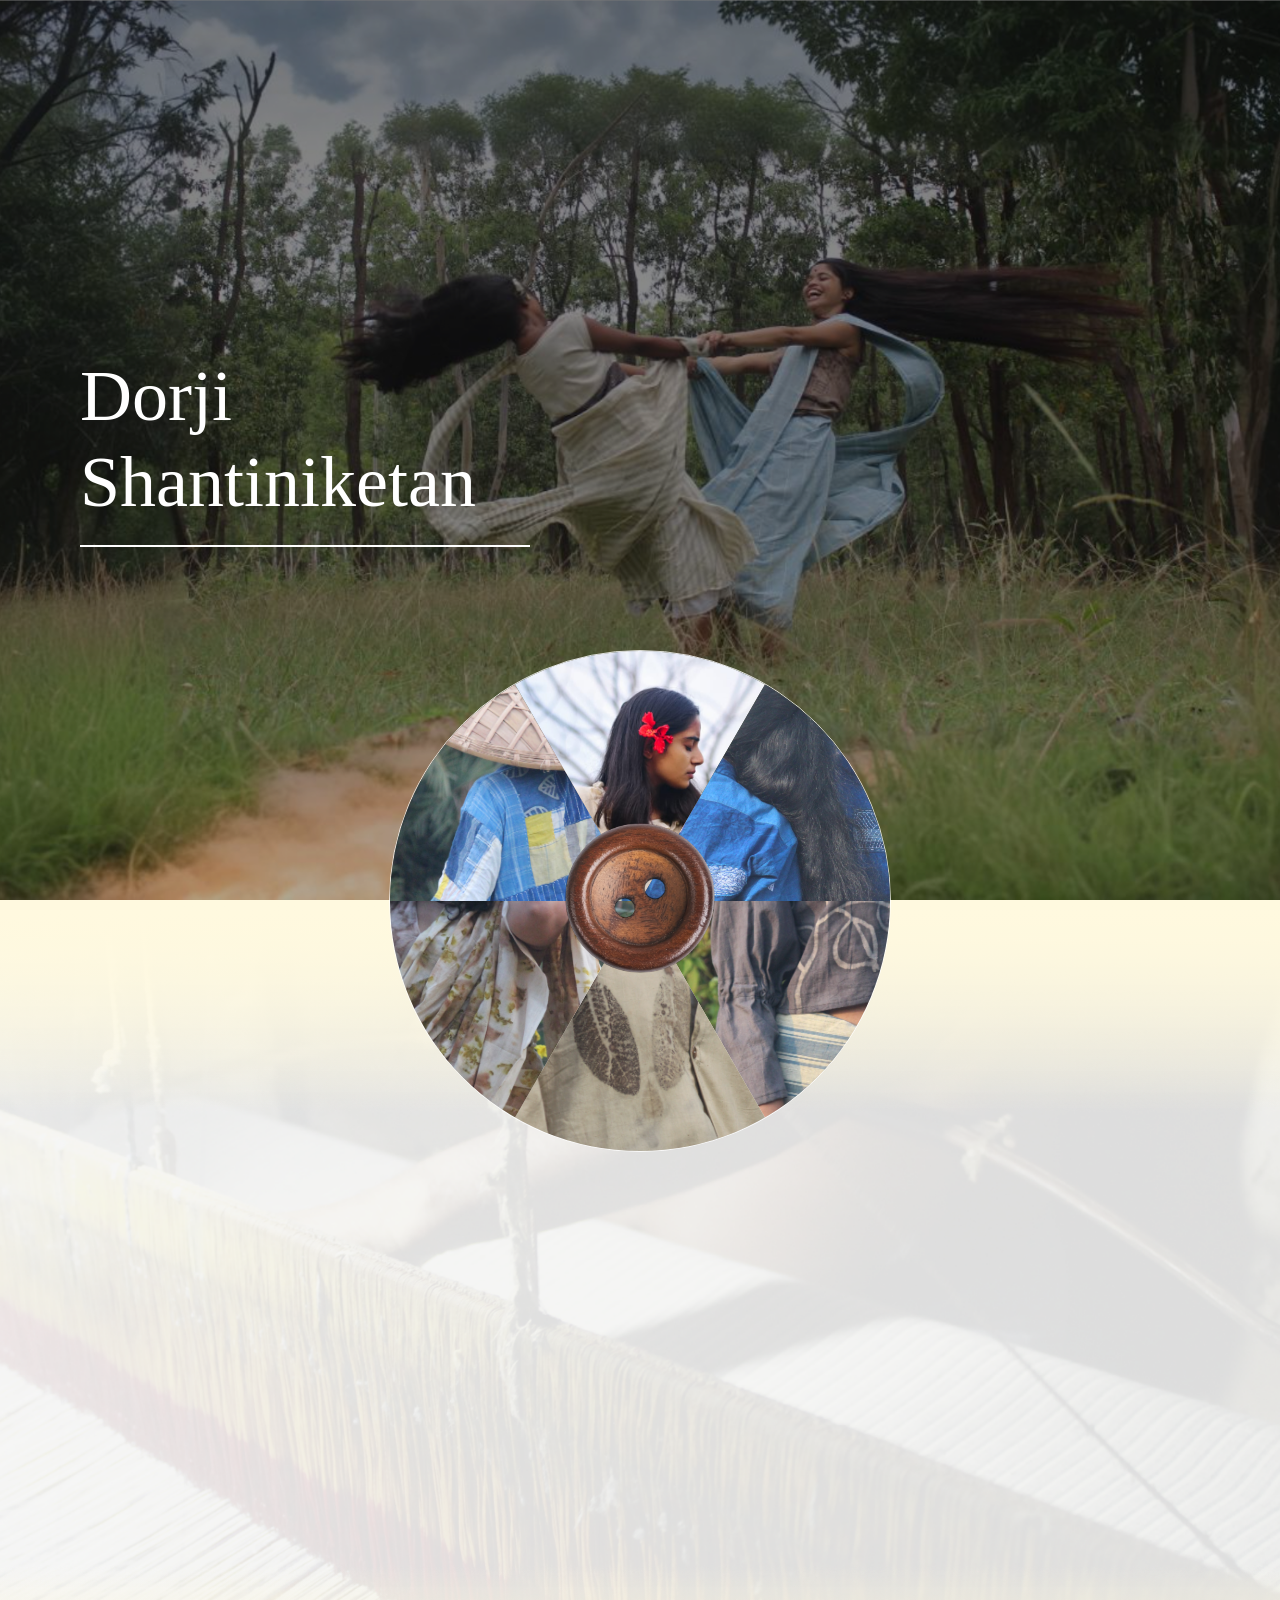
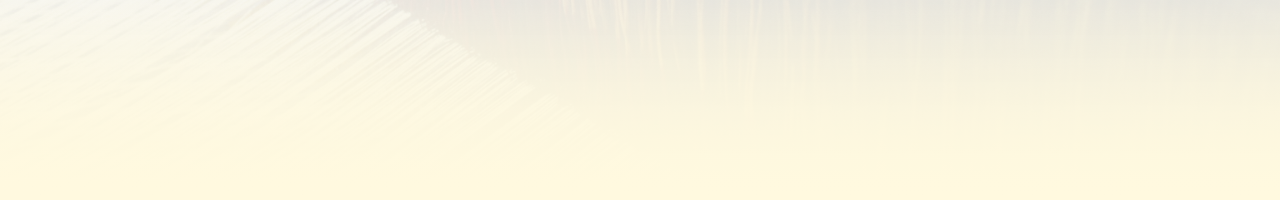
==== index.html @ dfe3dac6 "destop version" ====
<!DOCTYPE html>
<html lang="en">

<head>
    <meta charset="UTF-8">
    <meta name="viewport" content="width=device-width, initial-scale=1.0">
    <title>Circular Menu Demo</title>
    <link rel="stylesheet" href="styles.css">
</head>

<body>
    <div class="content-wrapper">
        <!-- Hero Section -->
        <section class="hero">
            <div class="hero-content">
                <h1>Dorji </br>
                    Shantiniketan</h1>

            </div>
        </section>

        <!-- Circular Menu Section -->
        <div class="circular-menu">
            <div class="ring">
                <div class="segment segment-1" data-title="Upcycle"
                    data-description="Lorem ipsum dolor sit amet, consectetur adipiscing elit.">
                    <div class="segment-content">
                        <img src="assets/img4.jpeg" alt="Segment 1">
                    </div>
                </div>
                <div class="segment segment-2" data-title="Sustainable"
                    data-description="Maecenas neque urna, ultrices nec malesuada.">
                    <div class="segment-content">
                        <img src="assets/img5.jpeg" alt="Segment 2">
                    </div>
                </div>
                <div class="segment segment-3" data-title="Eco-Friendly"
                    data-description="Fusce sit amet ligula suscipit, luctus massa vitae.">
                    <div class="segment-content">
                        <img src="assets/img6.jpeg" alt="Segment 3">
                    </div>
                </div>
                <div class="segment segment-4" data-title="Traditional"
                    data-description="Vestibulum ante ipsum primis in faucibus orci.">
                    <div class="segment-content">
                        <img src="assets/img1.jpeg" alt="Segment 4">
                    </div>
                </div>
                <div class="segment segment-5" data-title="Artisan"
                    data-description="Praesent euismod, nisi vel consectetur euismod.">
                    <div class="segment-content">
                        <img src="assets/img2.jpeg" alt="Segment 5">
                    </div>
                </div>
                <div class="segment segment-6" data-title="Handcrafted"
                    data-description="Integer nec odio. Praesent libero.">
                    <div class="segment-content">
                        <img src="assets/img3.jpeg" alt="Segment 6">
                    </div>
                </div>
            </div>
            <div class="center-button">
                <img src="assets/button.png" alt="Center Button">
            </div>
            <h1 class="title"></h1>
            <p class="description"></p>
        </div>

        <div class="scroll-spacer"></div>
    </div>

    <script>
        document.addEventListener('DOMContentLoaded', function () {
            // Segment hover handlers
            document.querySelectorAll('.segment').forEach(segment => {
                segment.addEventListener('mouseenter', () => {
                    const menu = segment.closest('.circular-menu');
                    const title = menu.querySelector('.title');
                    const description = menu.querySelector('.description');

                    // Set content
                    title.textContent = segment.dataset.title || '';
                    description.textContent = segment.dataset.description || '';

                    // Show elements
                    title.style.opacity = '1';
                    description.style.opacity = '1';

                    // Debug
                    console.log('Hover:', {
                        title: title.textContent,
                        description: description.textContent,
                        titleOpacity: title.style.opacity,
                        descOpacity: description.style.opacity
                    });
                });

                segment.addEventListener('mouseleave', () => {
                    const menu = segment.closest('.circular-menu');
                    const title = menu.querySelector('.title');
                    const description = menu.querySelector('.description');

                    title.style.opacity = '0';
                    description.style.opacity = '0';
                });
            });

            // Improved scroll handling with background transition
            const handleScroll = () => {
                const menu = document.querySelector('.circular-menu');
                const hero = document.querySelector('.hero');
                if (!menu || !hero) return;

                const scrollPosition = window.pageYOffset;
                const heroBottom = hero.offsetHeight;
                const triggerPoint = heroBottom - window.innerHeight / 2;

                // Add/remove scrolled class for menu and background transition
                if (scrollPosition > triggerPoint) {
                    menu.classList.add('scrolled');
                } else {
                    menu.classList.remove('scrolled');
                }
            };

            // Throttled scroll listener
            let lastScrollTime = 0;
            const throttleDelay = 16;

            window.addEventListener('scroll', () => {
                const now = Date.now();
                if (now - lastScrollTime >= throttleDelay) {
                    window.requestAnimationFrame(handleScroll);
                    lastScrollTime = now;
                }
            });

            // Initial check
            handleScroll();
        });
    </script>
</body>

</html>
---- styles.css ----
body {
    margin: 0;
    padding: 0;
    overflow-x: hidden;
    background: #f5f5f5;
}

/* Hero Section */
.hero {
    position: relative;
    width: 100%;
    height: 100vh;
    background: url('assets/bg.png') no-repeat center center;
    background-size: cover;
    display: flex;
    align-items: center;
    color: white;
    overflow: visible;
}

.hero-content {
    width: 100%;
    padding-left: 80px;
    text-align: left;
}

.hero-content h1 {
    font-size: 72px;
    font-weight: normal;
    margin: 0;
    line-height: 1.2;
    font-family: serif;
}

.hero-content::after {
    content: '';
    display: block;
    width: 450px;
    height: 2px;
    background-color: white;
    margin-top: 20px;
}

.hero::before {
    content: '';
    position: absolute;
    top: 0;
    left: 0;
    right: 0;
    bottom: 0;
    background: rgba(0, 0, 0, 0.3);
}

.hero * {
    position: relative;
    z-index: 1;
}

/* Elementor container adjustments */
.elementor-widget-html {
    height: 150vh;
    overflow: visible;
}

/* Main container styling */
.circular-menu {
    position: absolute;
    width: 100%;
    height: 100vh;
    display: flex;
    justify-content: center;
    align-items: flex-start;
    top: calc(100vh - 250px);
    transform: translateY(0);
    transition: transform 1s cubic-bezier(0.4, 0.0, 0.2, 1);
    will-change: transform;
    z-index: 10;
}

.circular-menu.scrolled {
    position: fixed;
    top: 0;
    transform: translateY(50vh);
}

/* Ring that contains all segments */
.ring {
    position: absolute;
    width: 500px;
    height: 500px;
    top: 0;
    left: 50%;
    transform: translate(-50%, 0);
    transition: transform 1s cubic-bezier(0.4, 0.0, 0.2, 1);
    will-change: transform;
    border-radius: 50%;
    overflow: hidden;
    border: 1px solid rgba(255, 255, 255, 0.8);
}

.circular-menu.scrolled .ring {
    transform: translate(-50%, -50%);
}

/* Individual segment styling */
.segment {
    position: absolute;
    width: 250px;
    height: 250px;
    top: 50%;
    left: 50%;
    transform-origin: 0 0;
    overflow: hidden;
    transition: all 0.3s ease;
    cursor: pointer;
}

/* Image container within segments */
.segment-content {
    position: absolute;
    width: 500px;
    height: 500px;
    top: -65%;
    left: -65%;
    overflow: hidden;
    display: flex;
    align-items: flex-start;
    justify-content: center;
    transition: transform 0.3s ease;
}

/* Image styling */
.segment img {
    width: 100%;
    height: 120%;
    object-fit: cover;
    object-position: center;
    transform-origin: center;
    transform: scale(0.8);
    transition: transform 0.3s ease, filter 0.3s ease;
}

/* Segment rotation angles */
.segment:nth-child(1) {
    transform: rotate(0deg) skew(30deg);
}

.segment:nth-child(2) {
    transform: rotate(60deg) skew(30deg);
}

.segment:nth-child(3) {
    transform: rotate(120deg) skew(30deg);
}

.segment:nth-child(4) {
    transform: rotate(180deg) skew(30deg);
}

.segment:nth-child(5) {
    transform: rotate(240deg) skew(30deg);
}

.segment:nth-child(6) {
    transform: rotate(300deg) skew(30deg);
}

/* Counter-rotate and counter-skew images */
.segment:nth-child(1) .segment-content {
    transform: skew(-30deg) rotate(0deg);
}

.segment:nth-child(2) .segment-content {
    transform: skew(-30deg) rotate(-60deg);
}

.segment:nth-child(3) .segment-content {
    transform: skew(-30deg) rotate(-120deg);
}

.segment:nth-child(4) .segment-content {
    transform: skew(-30deg) rotate(-180deg);
}

.segment:nth-child(5) .segment-content {
    transform: skew(-30deg) rotate(-240deg);
}

.segment:nth-child(6) .segment-content {
    transform: skew(-30deg) rotate(-300deg);
}

/* Center button positioning */
.center-button {
    position: absolute;
    width: 150px;
    height: 150px;
    top: 27.5%;
    left: 50%;
    transform: translate(-50%, -50%);
    z-index: 10;
    transition: all 1s cubic-bezier(0.4, 0.0, 0.2, 1);
    will-change: transform, top;
}

.center-button img {
    width: 100%;
    height: 100%;
    border-radius: 50%;
    object-fit: cover;
}

.circular-menu.scrolled .center-button {
    top: 0%;
    transform: translate(-50%, -50%);
}

/* Title and description */
.title,
.description {
    position: absolute;
    opacity: 0;
    transition: opacity 0.3s ease, transform 0.8s cubic-bezier(0.4, 0, 0.2, 1);
    pointer-events: none;
    z-index: 20;
}

.title {
    left: 80px;
    top: -40%;
    font-size: 72px;
    font-weight: normal;
    margin: 0;
    color: #333;
    font-family: serif;
    transform: translateY(0);
    text-align: left;
}

.description {
    right: 80px;
    top: 30%;
    width: 400px;
    color: #666;
    line-height: 1.6;
    text-align: right;
    transform: translateY(-50%);
}

.circular-menu.scrolled .title {
    transform: translateY(0);
}

.circular-menu.scrolled .description {
    transform: translateY(calc(-50% - 120px));
}

/* Hover effects */
.ring:hover .segment:not(:hover) {
    opacity: 0.3;
}

.ring:hover .segment:not(:hover) img {
    filter: grayscale(50%);
}

/* Additional Elementor-specific adjustments */
@media (max-width: 767px) {
    .ring {
        width: 400px;
        height: 400px;
    }

    .segment {
        width: 200px;
        height: 200px;
    }

    .center-button {
        width: 120px;
        height: 120px;
    }

    .title {
        font-size: 48px;
    }

    .description {
        width: 300px;
    }
}

/* Container for proper scroll behavior */
.content-wrapper {
    position: relative;
    width: 100%;
    overflow: hidden;
}

/* Ensure enough scroll space */
.scroll-spacer {
    height: 100vh;
    background: url('assets/bg2.png') no-repeat center center;
    background-size: cover;
    opacity: 0;
    transition: opacity 1s cubic-bezier(0.4, 0.0, 0.2, 1);
    position: relative;
}

.scroll-spacer::before {
    content: '';
    position: absolute;
    top: 0;
    left: 0;
    right: 0;
    bottom: 0;
    background: linear-gradient(180deg, #FFF9DF 0%, rgba(255, 249, 223, 0) 23.5%, rgba(255, 249, 223, 0) 74%, #FFF9DF 100%);
}

/* Show background when menu is scrolled */
.circular-menu.scrolled~.scroll-spacer {
    opacity: 1;
}
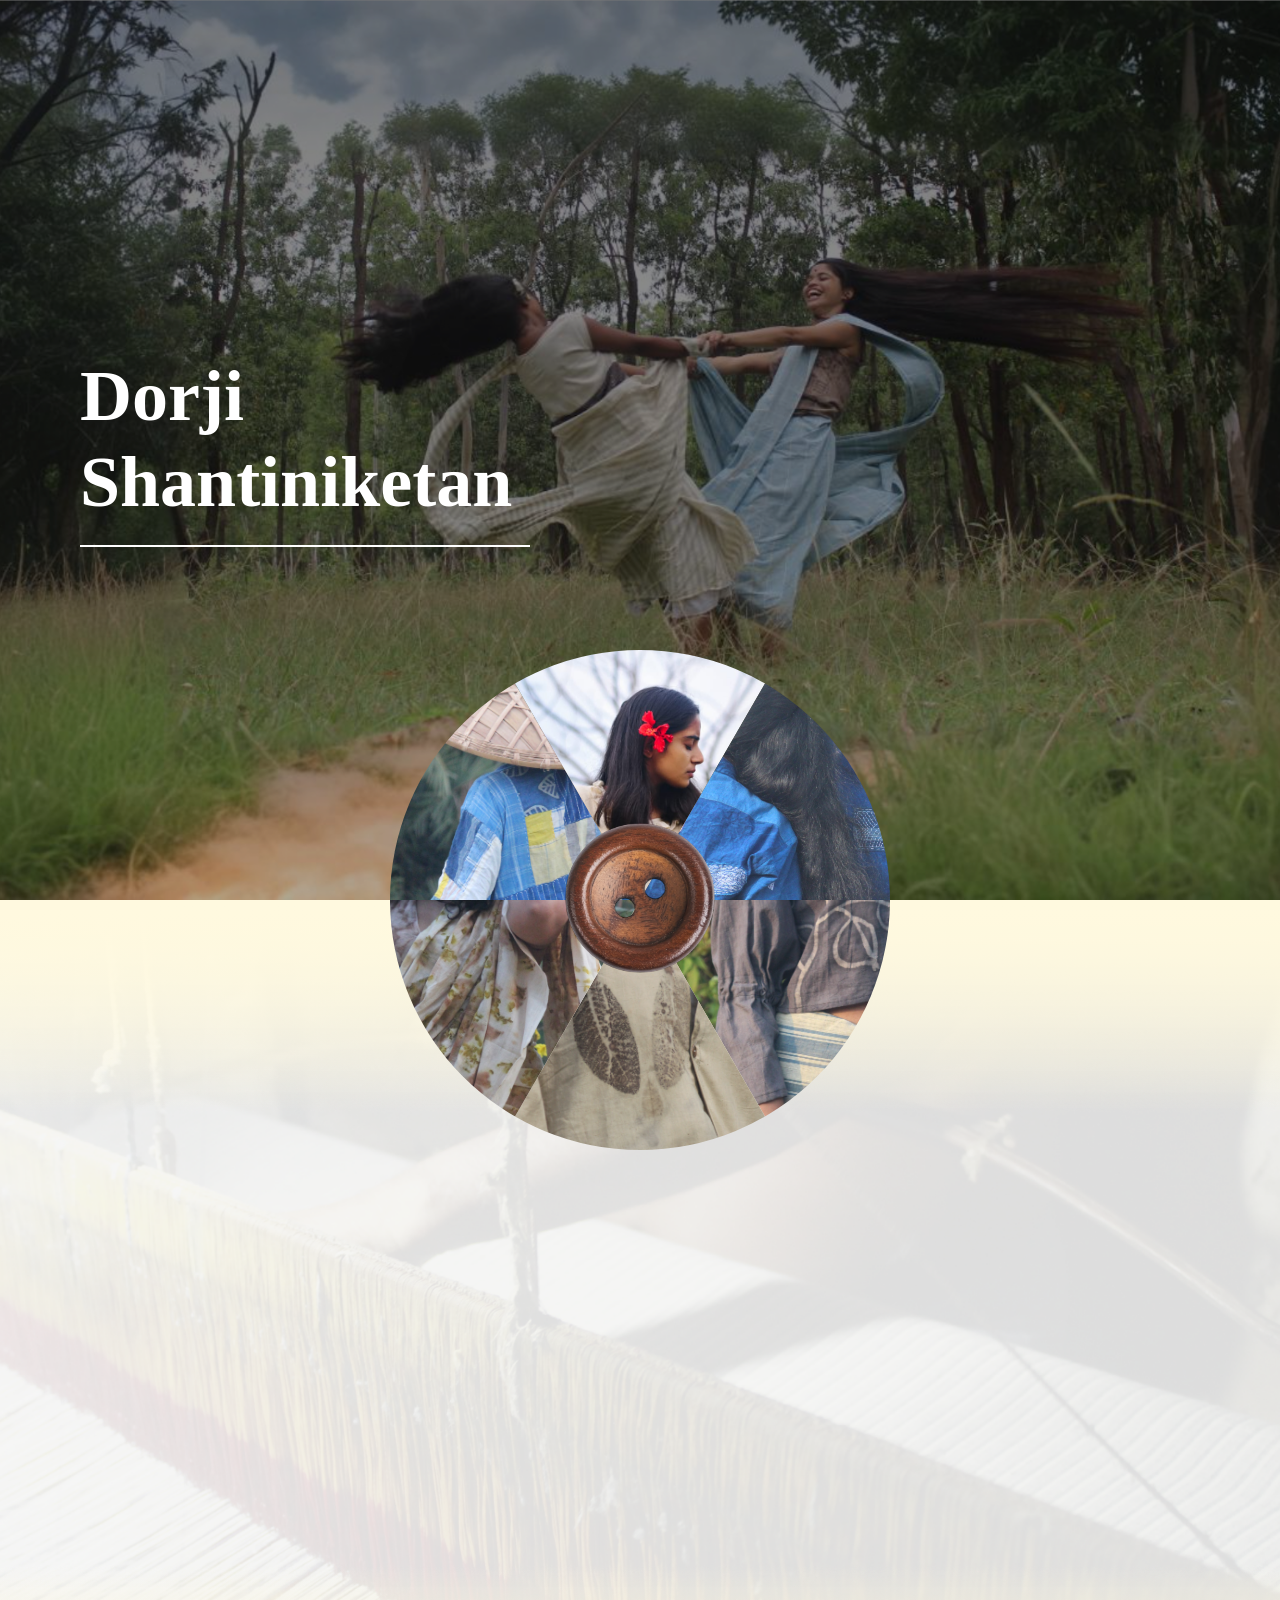
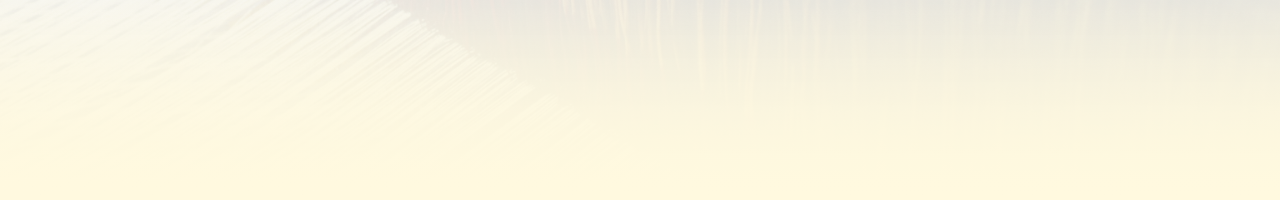
==== commit 9244a980: "add popup on landingpage" ====
--- a/index.html
+++ b/index.html
@@ -70,6 +70,12 @@
     </div>
 
     <script>
+        // Add the 'loaded' class when the page is loaded
+window.addEventListener('load', () => {
+    const menu = document.querySelector('.circular-menu');
+    menu.classList.add('loaded');
+});
+
         document.addEventListener('DOMContentLoaded', function () {
             // Segment hover handlers
             document.querySelectorAll('.segment').forEach(segment => {
--- a/styles.css
+++ b/styles.css
@@ -1,323 +1,392 @@
 body {
-    margin: 0;
-    padding: 0;
-    overflow-x: hidden;
-    background: #f5f5f5;
+  margin: 0;
+  padding: 0;
+  overflow-x: hidden;
+  background: #f5f5f5;
 }
 
 /* Hero Section */
 .hero {
-    position: relative;
-    width: 100%;
-    height: 100vh;
-    background: url('assets/bg.png') no-repeat center center;
-    background-size: cover;
-    display: flex;
-    align-items: center;
-    color: white;
-    overflow: visible;
+  position: relative;
+  height: 100vh;
+  background: url("assets/bg.png") no-repeat center center;
+  background-size: cover;
+  display: flex;
+  align-items: center;
+  color: white;
+  overflow: visible;
 }
 
 .hero-content {
-    width: 100%;
-    padding-left: 80px;
-    text-align: left;
+  width: 100%;
+  padding-left: 80px;
+  text-align: left;
 }
 
 .hero-content h1 {
-    font-size: 72px;
-    font-weight: normal;
-    margin: 0;
-    line-height: 1.2;
-    font-family: serif;
+  font-size: 72px;
+  font-weight: 700;
+  margin: 0;
+  line-height: 1.2;
+  font-family: serif;
 }
 
 .hero-content::after {
-    content: '';
-    display: block;
-    width: 450px;
-    height: 2px;
-    background-color: white;
-    margin-top: 20px;
+  content: "";
+  display: block;
+  width: 450px;
+  height: 2px;
+  background-color: white;
+  margin-top: 20px;
 }
 
 .hero::before {
-    content: '';
-    position: absolute;
-    top: 0;
-    left: 0;
-    right: 0;
-    bottom: 0;
-    background: rgba(0, 0, 0, 0.3);
+  content: "";
+  position: absolute;
+  top: 0;
+  left: 0;
+  right: 0;
+  bottom: 0;
+  background: rgba(0, 0, 0, 0.3);
 }
 
 .hero * {
-    position: relative;
-    z-index: 1;
+  position: relative;
+  z-index: 1;
 }
 
 /* Elementor container adjustments */
 .elementor-widget-html {
-    height: 150vh;
-    overflow: visible;
+  height: 150vh;
+  overflow: visible;
 }
 
 /* Main container styling */
 .circular-menu {
-    position: absolute;
-    width: 100%;
-    height: 100vh;
-    display: flex;
-    justify-content: center;
-    align-items: flex-start;
-    top: calc(100vh - 250px);
-    transform: translateY(0);
-    transition: transform 1s cubic-bezier(0.4, 0.0, 0.2, 1);
-    will-change: transform;
-    z-index: 10;
-}
-
+  position: absolute;
+  width: 100%;
+  height: 100vh;
+  display: flex;
+  justify-content: center;
+  align-items: flex-start;
+  top: 100%; /* Start the circular menu outside the viewport (bottom) */
+  transform: translateY(0);
+  transition: transform 1s cubic-bezier(0.4, 0, 0.2, 1), opacity 1s ease-in-out;
+  will-change: transform, opacity;
+  z-index: 10;
+  opacity: 0; /* Initially hidden */
+}
+
+/* Animation for the circular menu to transition from bottom */
+@keyframes slideUp {
+  0% {
+    top: 100%;
+    opacity: 0;
+  }
+  100% {
+    top: calc(100vh - 250px); /* Final position */
+    opacity: 1;
+  }
+}
+
+/* Apply the slideUp animation when the page is loaded */
+.circular-menu.loaded {
+  animation: slideUp 1s ease-out forwards;
+}
+
+/* When the page is scrolled, we want it to scale and move */
 .circular-menu.scrolled {
-    position: fixed;
-    top: 0;
-    transform: translateY(50vh);
+  position: fixed;
+  top: 50%; /* Center vertically */
+  transform: translateY(3%) scale(1.5); /* Move to the center and scale */
+  opacity: 1;
+  transition: transform 0.5s ease, opacity 0.5s ease;
+}
+
+/* Optional: Add some smoothness for when it transitions back to the normal state */
+.circular-menu:not(.scrolled) {
+  transform: translateY(0);
 }
 
 /* Ring that contains all segments */
 .ring {
-    position: absolute;
-    width: 500px;
-    height: 500px;
-    top: 0;
-    left: 50%;
-    transform: translate(-50%, 0);
-    transition: transform 1s cubic-bezier(0.4, 0.0, 0.2, 1);
-    will-change: transform;
-    border-radius: 50%;
-    overflow: hidden;
-    border: 1px solid rgba(255, 255, 255, 0.8);
-}
-
+  position: absolute;
+  width: 500px;
+  height: 500px;
+  top: 0;
+  left: 50%;
+  transform: translate(-50%, 0);
+  border-radius: 50%;
+  overflow: hidden;
+  /* border: 1px solid rgba(255, 255, 255, 0.8); */
+}
 .circular-menu.scrolled .ring {
-    transform: translate(-50%, -50%);
+  transform: translate(-50%, -50%);
 }
 
 /* Individual segment styling */
 .segment {
-    position: absolute;
-    width: 250px;
-    height: 250px;
-    top: 50%;
-    left: 50%;
-    transform-origin: 0 0;
-    overflow: hidden;
-    transition: all 0.3s ease;
-    cursor: pointer;
-}
-
-/* Image container within segments */
+  position: absolute;
+  width: 250px;
+  height: 250px;
+  top: 50%;
+  left: 50%;
+  transform-origin: 0 0;
+  overflow: hidden;
+  transition: all 0.3s ease;
+  cursor: pointer;
+  
+}
+/* Segment hover effects for the title and description */
 .segment-content {
-    position: absolute;
-    width: 500px;
-    height: 500px;
-    top: -65%;
-    left: -65%;
-    overflow: hidden;
-    display: flex;
-    align-items: flex-start;
-    justify-content: center;
-    transition: transform 0.3s ease;
-}
-
+  position: absolute;
+  width: 500px;
+  height: 500px;
+  top: -65%;
+  left: -65%;
+  display: flex;
+  align-items: flex-start;
+  justify-content: center;
+  transition: transform 0.3s ease;
+  overflow: hidden;
+}
+.segment-content:hover{
+    border: 12px solid wheat;
+}
+/* Title and description for hover */
+.segment-hover {
+  position: absolute;
+  top: 50%;
+  left: 50%;
+  transform: translate(-50%, -50%);
+  opacity: 0; /* Hidden by default */
+  visibility: hidden;
+  text-align: center;
+  color: white;
+  transition: opacity 0.3s ease, visibility 0.3s ease;
+}
+.segment:hover img {
+    transform: scale(1.1); /* Increase the size of the image on hover */
+    z-index: 1; /* Ensure it stays on top */
+    border: 3px solid #fff; /* Add a white border when hovered */
+  }
+
+/* Segment text styles */
+.segment-title {
+  font-size: 24px;
+  font-weight: bold;
+  margin: 0;
+  color: #fff;
+  text-transform: uppercase;
+}
+
+.segment-description {
+  font-size: 16px;
+  color: #fff;
+  line-height: 1.6;
+  max-width: 200px;
+  margin: 0 auto;
+}
+/* Show hover content only when circular menu is scrolled and the segment is hovered */
+.circular-menu.scrolled .segment:hover .segment-hover {
+  opacity: 1;
+  visibility: visible;
+}
 /* Image styling */
 .segment img {
-    width: 100%;
-    height: 120%;
-    object-fit: cover;
-    object-position: center;
-    transform-origin: center;
-    transform: scale(0.8);
-    transition: transform 0.3s ease, filter 0.3s ease;
+  width: 100%;
+  height: 120%;
+  object-fit: cover;
+  object-position: center;
+  transform-origin: center;
+  transform: scale(0.8);
+  transition: transform 0.3s ease, filter 0.3s ease;
 }
 
 /* Segment rotation angles */
 .segment:nth-child(1) {
-    transform: rotate(0deg) skew(30deg);
+  transform: rotate(0deg) skew(30deg);
 }
 
 .segment:nth-child(2) {
-    transform: rotate(60deg) skew(30deg);
+  transform: rotate(60deg) skew(30deg);
 }
 
 .segment:nth-child(3) {
-    transform: rotate(120deg) skew(30deg);
+  transform: rotate(120deg) skew(30deg);
 }
 
 .segment:nth-child(4) {
-    transform: rotate(180deg) skew(30deg);
+  transform: rotate(180deg) skew(30deg);
 }
 
 .segment:nth-child(5) {
-    transform: rotate(240deg) skew(30deg);
+  transform: rotate(240deg) skew(30deg);
 }
 
 .segment:nth-child(6) {
-    transform: rotate(300deg) skew(30deg);
+  transform: rotate(300deg) skew(30deg);
 }
 
 /* Counter-rotate and counter-skew images */
 .segment:nth-child(1) .segment-content {
-    transform: skew(-30deg) rotate(0deg);
+  transform: skew(-30deg) rotate(0deg);
 }
 
 .segment:nth-child(2) .segment-content {
-    transform: skew(-30deg) rotate(-60deg);
+  transform: skew(-30deg) rotate(-60deg);
 }
 
 .segment:nth-child(3) .segment-content {
-    transform: skew(-30deg) rotate(-120deg);
+  transform: skew(-30deg) rotate(-120deg);
 }
 
 .segment:nth-child(4) .segment-content {
-    transform: skew(-30deg) rotate(-180deg);
+  transform: skew(-30deg) rotate(-180deg);
 }
 
 .segment:nth-child(5) .segment-content {
-    transform: skew(-30deg) rotate(-240deg);
+  transform: skew(-30deg) rotate(-240deg);
 }
 
 .segment:nth-child(6) .segment-content {
-    transform: skew(-30deg) rotate(-300deg);
+  transform: skew(-30deg) rotate(-300deg);
 }
 
 /* Center button positioning */
 .center-button {
-    position: absolute;
-    width: 150px;
-    height: 150px;
-    top: 27.5%;
-    left: 50%;
-    transform: translate(-50%, -50%);
-    z-index: 10;
-    transition: all 1s cubic-bezier(0.4, 0.0, 0.2, 1);
-    will-change: transform, top;
+  position: absolute;
+  width: 150px;
+  height: 150px;
+  top: 27.5%;
+  left: 50%;
+  transform: translate(-50%, -50%);
+  z-index: 10;
 }
 
 .center-button img {
-    width: 100%;
-    height: 100%;
-    border-radius: 50%;
-    object-fit: cover;
+  width: 100%;
+  height: 100%;
+  border-radius: 50%;
+  object-fit: cover;
 }
 
 .circular-menu.scrolled .center-button {
-    top: 0%;
-    transform: translate(-50%, -50%);
+  top: 0%;
+  transform: translate(-50%, -50%);
 }
 
 /* Title and description */
 .title,
 .description {
-    position: absolute;
-    opacity: 0;
-    transition: opacity 0.3s ease, transform 0.8s cubic-bezier(0.4, 0, 0.2, 1);
-    pointer-events: none;
-    z-index: 20;
-}
-
+  position: absolute;
+  opacity: 0;
+  transition: opacity 0.3s ease, transform 0.8s cubic-bezier(0.4, 0, 0.2, 1);
+  pointer-events: none;
+  z-index: 20;
+}
+.title:hover,
+.description:hover {
+  opacity: 1;
+}
 .title {
-    left: 80px;
-    top: -40%;
-    font-size: 72px;
-    font-weight: normal;
-    margin: 0;
-    color: #333;
-    font-family: serif;
-    transform: translateY(0);
-    text-align: left;
+  left: 80px;
+  top: -40%;
+  font-size: 72px;
+  font-weight: normal;
+  margin: 0;
+  color: #333;
+  font-family: serif;
+  transform: translateY(0);
+  text-align: left;
 }
 
 .description {
-    right: 80px;
-    top: 30%;
-    width: 400px;
-    color: #666;
-    line-height: 1.6;
-    text-align: right;
-    transform: translateY(-50%);
+  right: 80px;
+  top: 30%;
+  width: 400px;
+  color: #666;
+  line-height: 1.6;
+  text-align: right;
+  transform: translateY(-50%);
 }
 
 .circular-menu.scrolled .title {
-    transform: translateY(0);
+  transform: translateY(0);
 }
 
 .circular-menu.scrolled .description {
-    transform: translateY(calc(-50% - 120px));
+  transform: translateY(calc(-50% - 120px));
 }
 
 /* Hover effects */
 .ring:hover .segment:not(:hover) {
-    opacity: 0.3;
+  opacity: 0.3;
 }
 
 .ring:hover .segment:not(:hover) img {
-    filter: grayscale(50%);
-}
-
-/* Additional Elementor-specific adjustments */
+  filter: grayscale(50%);
+}
+
+/* Responsive adjustments */
 @media (max-width: 767px) {
-    .ring {
-        width: 400px;
-        height: 400px;
-    }
-
-    .segment {
-        width: 200px;
-        height: 200px;
-    }
-
-    .center-button {
-        width: 120px;
-        height: 120px;
-    }
-
-    .title {
-        font-size: 48px;
-    }
-
-    .description {
-        width: 300px;
-    }
-}
-
+  .ring {
+    width: 400px;
+    height: 400px;
+  }
+
+  .segment {
+    width: 200px;
+    height: 200px;
+  }
+
+  .center-button {
+    width: 120px;
+    height: 120px;
+  }
+
+  .title {
+    font-size: 48px;
+  }
+
+  .description {
+    width: 300px;
+  }
+}
 /* Container for proper scroll behavior */
 .content-wrapper {
-    position: relative;
-    width: 100%;
-    overflow: hidden;
+  position: relative;
+  width: 100%;
+  overflow: hidden;
 }
 
 /* Ensure enough scroll space */
 .scroll-spacer {
-    height: 100vh;
-    background: url('assets/bg2.png') no-repeat center center;
-    background-size: cover;
-    opacity: 0;
-    transition: opacity 1s cubic-bezier(0.4, 0.0, 0.2, 1);
-    position: relative;
+  height: 100vh;
+  background: url("assets/bg2.png") no-repeat center center;
+  background-size: cover;
+  opacity: 0;
+  transition: opacity 1s cubic-bezier(0.4, 0, 0.2, 1);
+  position: relative;
 }
 
 .scroll-spacer::before {
-    content: '';
-    position: absolute;
-    top: 0;
-    left: 0;
-    right: 0;
-    bottom: 0;
-    background: linear-gradient(180deg, #FFF9DF 0%, rgba(255, 249, 223, 0) 23.5%, rgba(255, 249, 223, 0) 74%, #FFF9DF 100%);
+  content: "";
+  position: absolute;
+  top: 0;
+  left: 0;
+  right: 0;
+  bottom: 0;
+  background: linear-gradient(
+    180deg,
+    #fff9df 0%,
+    rgba(255, 249, 223, 0) 23.5%,
+    rgba(255, 249, 223, 0) 74%,
+    #fff9df 100%
+  );
 }
 
 /* Show background when menu is scrolled */
-.circular-menu.scrolled~.scroll-spacer {
-    opacity: 1;
-}+.circular-menu.scrolled ~ .scroll-spacer {
+  opacity: 1;
+}
